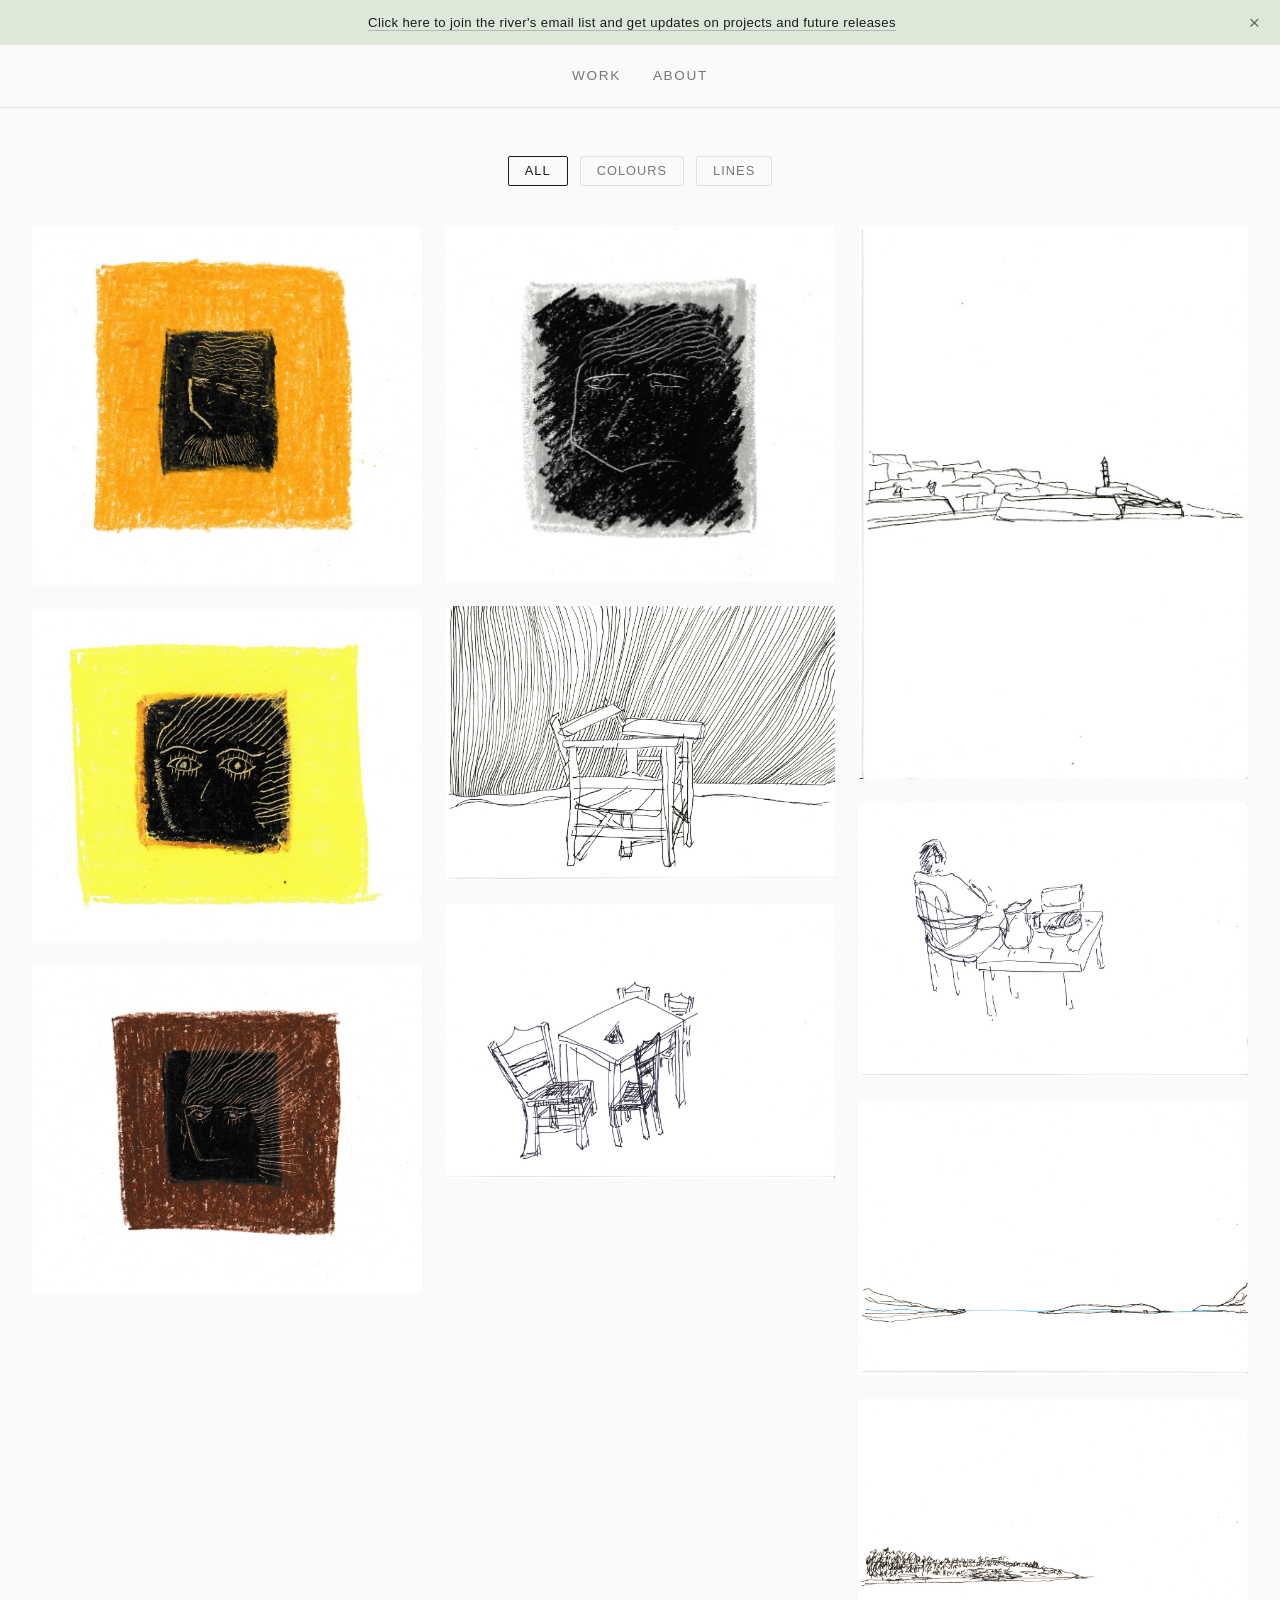
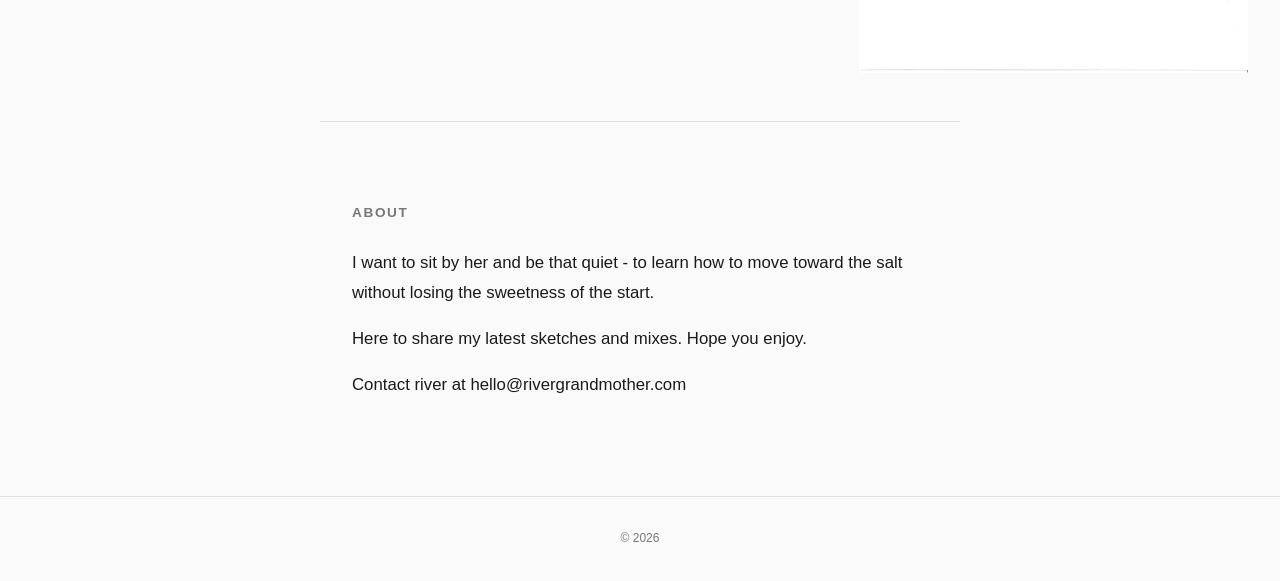
==== index.html @ 65483640 "Update index.html with latest changes" ====
<!DOCTYPE html>
<html lang="en">
<head>
  <meta charset="UTF-8">
  <meta name="viewport" content="width=device-width, initial-scale=1.0">
  <title>Portfolio</title>
  <link rel="stylesheet" href="style.css">
</head>
<body>

  <div class="banner" id="banner">
    <a href="https://forms.gle/9ZhHWVUtGJQ9tdm28" target="_blank" rel="noopener">
      Click here to join the river's email list and get updates on projects and future releases
    </a>
    <button class="banner-close" id="banner-close" aria-label="Close">&times;</button>
  </div>

  <header>
    <nav>
      <a href="#gallery" class="nav-link">Work</a>
      <a href="#about" class="nav-link">About</a>
    </nav>
  </header>

  <main>
    <section id="gallery">
      <div class="gallery-grid" id="gallery-grid">
        <!-- Artwork cards are injected from artworks.js -->
      </div>
    </section>

    <section id="about">
      <div class="about-content">
        <div class="about-text">
          <h2>About</h2>
          <p>
            I want to sit by her and be that quiet - 
            to learn how to move toward the salt without losing the sweetness of the start.  
            
          </p>
          <p>
            Here to share my latest sketches and mixes. Hope you enjoy.
          </p>
          <p>
            Contact river at hello@rivergrandmother.com
          </p>
        </div>
      </div>
    </section>

  <footer>
    <p>&copy; 2026</p>
  </footer>

  <!-- Lightbox -->
  <div class="lightbox" id="lightbox">
    <button class="lightbox-close" id="lightbox-close" aria-label="Close">&times;</button>
    <button class="lightbox-prev" id="lightbox-prev" aria-label="Previous">&lsaquo;</button>
    <button class="lightbox-next" id="lightbox-next" aria-label="Next">&rsaquo;</button>
    <div class="lightbox-content">
      <img id="lightbox-img" src="" alt="">
      <div class="lightbox-info" id="lightbox-info"></div>
    </div>
  </div>

  <script src="artworks.js"></script>
  <script src="main.js"></script>
</body>
</html>
---- style.css ----
/* ── Reset & Base ── */

*, *::before, *::after {
  margin: 0;
  padding: 0;
  box-sizing: border-box;
}

:root {
  --bg: #fafafa;
  --text: #1a1a1a;
  --text-light: #777;
  --border: #e0e0e0;
  --card-bg: #fff;
  --font: "Helvetica Neue", Helvetica, Arial, sans-serif;
}

html {
  scroll-behavior: smooth;
}

body {
  font-family: var(--font);
  color: var(--text);
  background: var(--bg);
  line-height: 1.6;
  -webkit-font-smoothing: antialiased;
}

/* ── Banner ── */

.banner {
  background: #dce8d8;
  color: var(--text);
  text-align: center;
  padding: 0.75rem 2.5rem 0.75rem 1.5rem;
  font-size: 0.82rem;
  letter-spacing: 0.03em;
  position: relative;
}

.banner a {
  color: var(--text);
  text-decoration: none;
  border-bottom: 1px solid rgba(0, 0, 0, 0.2);
  transition: border-color 0.2s;
}

.banner a:hover {
  border-color: var(--text);
}

.banner-close {
  position: absolute;
  right: 1rem;
  top: 50%;
  transform: translateY(-50%);
  background: none;
  border: none;
  color: var(--text);
  font-size: 1.2rem;
  cursor: pointer;
  opacity: 0.6;
  transition: opacity 0.2s;
  padding: 0.25rem;
}

.banner-close:hover {
  opacity: 1;
}

.banner.hidden {
  display: none;
}

/* ── Header / Nav ── */

header {
  position: sticky;
  top: 0;
  z-index: 100;
  background: var(--bg);
  border-bottom: 1px solid var(--border);
}

nav {
  max-width: 1400px;
  margin: 0 auto;
  padding: 1.25rem 2rem;
  display: flex;
  gap: 2rem;
  justify-content: center;
}

.nav-link {
  text-decoration: none;
  color: var(--text-light);
  font-size: 0.85rem;
  letter-spacing: 0.12em;
  text-transform: uppercase;
  transition: color 0.2s;
}

.nav-link:hover {
  color: var(--text);
}

/* ── Gallery ── */

#gallery {
  max-width: 1400px;
  margin: 0 auto;
  padding: 3rem 2rem;
}

.gallery-grid {
  columns: 3 320px;
  column-gap: 1.5rem;
}

.artwork-card {
  break-inside: avoid;
  margin-bottom: 1.5rem;
  cursor: pointer;
  position: relative;
  overflow: hidden;
}

.artwork-card img {
  width: 100%;
  display: block;
  border-radius: 2px;
  transition: transform 0.4s ease, opacity 0.3s ease;
}

.artwork-card:hover img {
  transform: scale(1.02);
}

.artwork-card .card-overlay {
  position: absolute;
  bottom: 0;
  left: 0;
  right: 0;
  padding: 1.5rem 1rem 1rem;
  background: linear-gradient(transparent, rgba(0, 0, 0, 0.55));
  color: #fff;
  opacity: 0;
  transition: opacity 0.3s ease;
  pointer-events: none;
}

.artwork-card:hover .card-overlay {
  opacity: 1;
}

.card-overlay .card-title {
  font-size: 0.95rem;
  font-weight: 500;
  margin-bottom: 0.2rem;
}

.card-overlay .card-meta {
  font-size: 0.75rem;
  opacity: 0.85;
}

/* ── Category filter ── */

.filter-bar {
  display: flex;
  gap: 0.75rem;
  flex-wrap: wrap;
  justify-content: center;
  margin-bottom: 2.5rem;
}

.filter-btn {
  background: none;
  border: 1px solid var(--border);
  padding: 0.4rem 1rem;
  font-size: 0.8rem;
  letter-spacing: 0.08em;
  text-transform: uppercase;
  cursor: pointer;
  border-radius: 2px;
  color: var(--text-light);
  transition: all 0.2s;
  font-family: var(--font);
}

.filter-btn:hover,
.filter-btn.active {
  color: var(--text);
  border-color: var(--text);
}

/* ── About ── */

#about {
  max-width: 640px;
  margin: 0 auto;
  padding: 5rem 2rem;
  border-top: 1px solid var(--border);
}

#about h2 {
  font-size: 0.85rem;
  text-transform: uppercase;
  letter-spacing: 0.12em;
  color: var(--text-light);
  margin-bottom: 1.5rem;
}

.about-text p {
  font-size: 1.05rem;
  color: var(--text);
  margin-bottom: 1rem;
  line-height: 1.8;
}

/* ── Contact ── */

#contact {
  max-width: 640px;
  margin: 0 auto;
  padding: 4rem 2rem 5rem;
  text-align: center;
  border-top: 1px solid var(--border);
}

#contact h2 {
  font-size: 0.85rem;
  text-transform: uppercase;
  letter-spacing: 0.12em;
  color: var(--text-light);
  margin-bottom: 1.5rem;
}

.contact-links {
  display: flex;
  gap: 2rem;
  justify-content: center;
}

.contact-links a {
  color: var(--text);
  text-decoration: none;
  font-size: 0.95rem;
  padding-bottom: 2px;
  border-bottom: 1px solid var(--border);
  transition: border-color 0.2s;
}

.contact-links a:hover {
  border-color: var(--text);
}

/* ── Footer ── */

footer {
  text-align: center;
  padding: 2rem;
  font-size: 0.75rem;
  color: var(--text-light);
  border-top: 1px solid var(--border);
}

/* ── Lightbox ── */

.lightbox {
  display: none;
  position: fixed;
  inset: 0;
  z-index: 1000;
  background: rgba(0, 0, 0, 0.92);
  align-items: center;
  justify-content: center;
  flex-direction: column;
  animation: fadeIn 0.25s ease;
}

.lightbox.open {
  display: flex;
}

@keyframes fadeIn {
  from { opacity: 0; }
  to { opacity: 1; }
}

.lightbox-content {
  max-width: 90vw;
  max-height: 85vh;
  display: flex;
  flex-direction: column;
  align-items: center;
}

.lightbox-content img {
  max-width: 100%;
  max-height: 78vh;
  object-fit: contain;
  border-radius: 2px;
}

.lightbox-info {
  color: #ccc;
  text-align: center;
  margin-top: 1rem;
  font-size: 0.9rem;
  line-height: 1.5;
}

.lightbox-info .lb-title {
  color: #fff;
  font-weight: 500;
  margin-bottom: 0.25rem;
}

.lightbox-info .lb-meta {
  font-size: 0.8rem;
  color: #999;
}

.lightbox-close,
.lightbox-prev,
.lightbox-next {
  position: absolute;
  background: none;
  border: none;
  color: #fff;
  cursor: pointer;
  font-size: 2rem;
  opacity: 0.6;
  transition: opacity 0.2s;
  padding: 0.5rem;
  z-index: 1001;
}

.lightbox-close:hover,
.lightbox-prev:hover,
.lightbox-next:hover {
  opacity: 1;
}

.lightbox-close {
  top: 1.5rem;
  right: 1.5rem;
  font-size: 2.5rem;
}

.lightbox-prev {
  left: 1.5rem;
  top: 50%;
  transform: translateY(-50%);
  font-size: 3rem;
}

.lightbox-next {
  right: 1.5rem;
  top: 50%;
  transform: translateY(-50%);
  font-size: 3rem;
}

/* ── Responsive ── */

@media (max-width: 768px) {
  nav {
    padding: 1rem 1.5rem;
    gap: 1.5rem;
  }

  #gallery {
    padding: 2rem 1rem;
  }

  .gallery-grid {
    columns: 2 160px;
    column-gap: 0.75rem;
  }

  .artwork-card {
    margin-bottom: 0.75rem;
  }

  .artwork-card .card-overlay {
    opacity: 1;
    background: linear-gradient(transparent, rgba(0, 0, 0, 0.4));
    padding: 1rem 0.75rem 0.75rem;
  }

  #about,
  #contact {
    padding: 3rem 1.5rem;
  }

  .lightbox-prev {
    left: 0.5rem;
  }

  .lightbox-next {
    right: 0.5rem;
  }
}

@media (max-width: 480px) {
  .gallery-grid {
    columns: 1;
  }
}
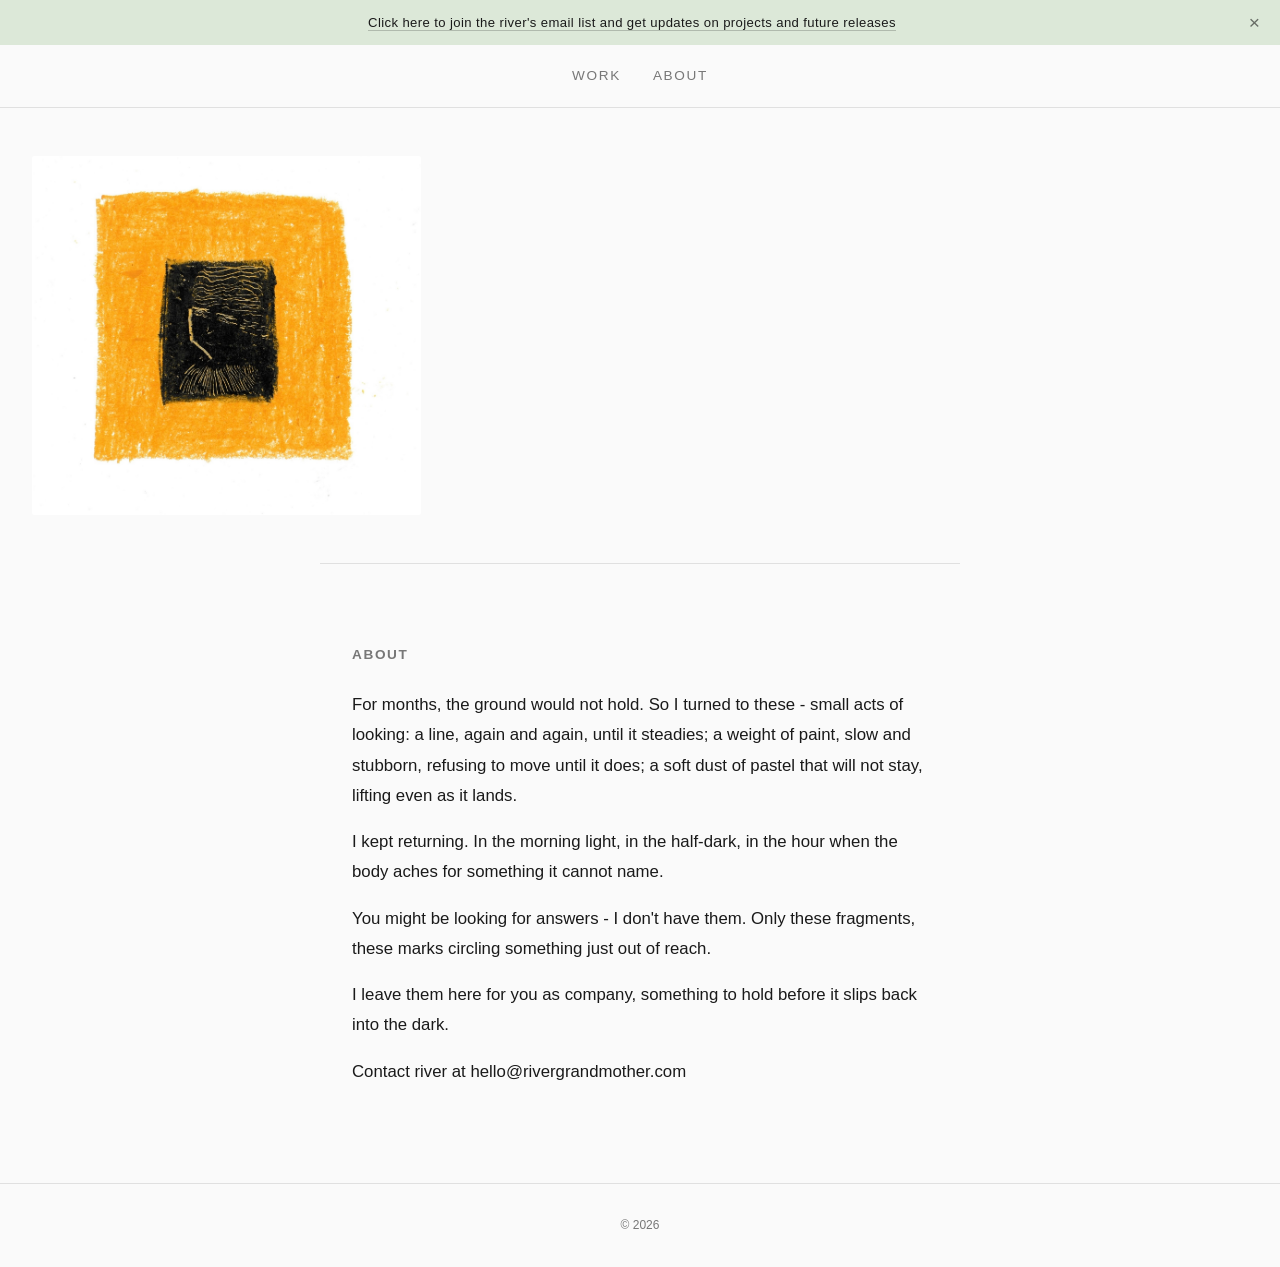
==== commit 93c8f88c: "Update index.html with latest changes" ====
--- a/index.html
+++ b/index.html
@@ -34,12 +34,25 @@
         <div class="about-text">
           <h2>About</h2>
           <p>
-            I want to sit by her and be that quiet - 
-            to learn how to move toward the salt without losing the sweetness of the start.  
-            
+            For months, the ground would not hold. So I turned to these - small acts of looking:
+            a line, again and again, until it steadies;
+            a weight of paint, slow and stubborn,
+            refusing to move until it does;
+            a soft dust of pastel that will not stay,
+            lifting even as it lands.
           </p>
           <p>
-            Here to share my latest sketches and mixes. Hope you enjoy.
+            I kept returning. In the morning light, in the half-dark, in the hour when the body aches for something it cannot name.
+          </p>
+          <p>
+            You might be looking for answers - I don't have them.
+            Only these fragments, these marks
+            circling something just out of reach.
+          </p>
+          <p>
+            I leave them here for you as company,
+            something to hold
+            before it slips back into the dark.
           </p>
           <p>
             Contact river at hello@rivergrandmother.com
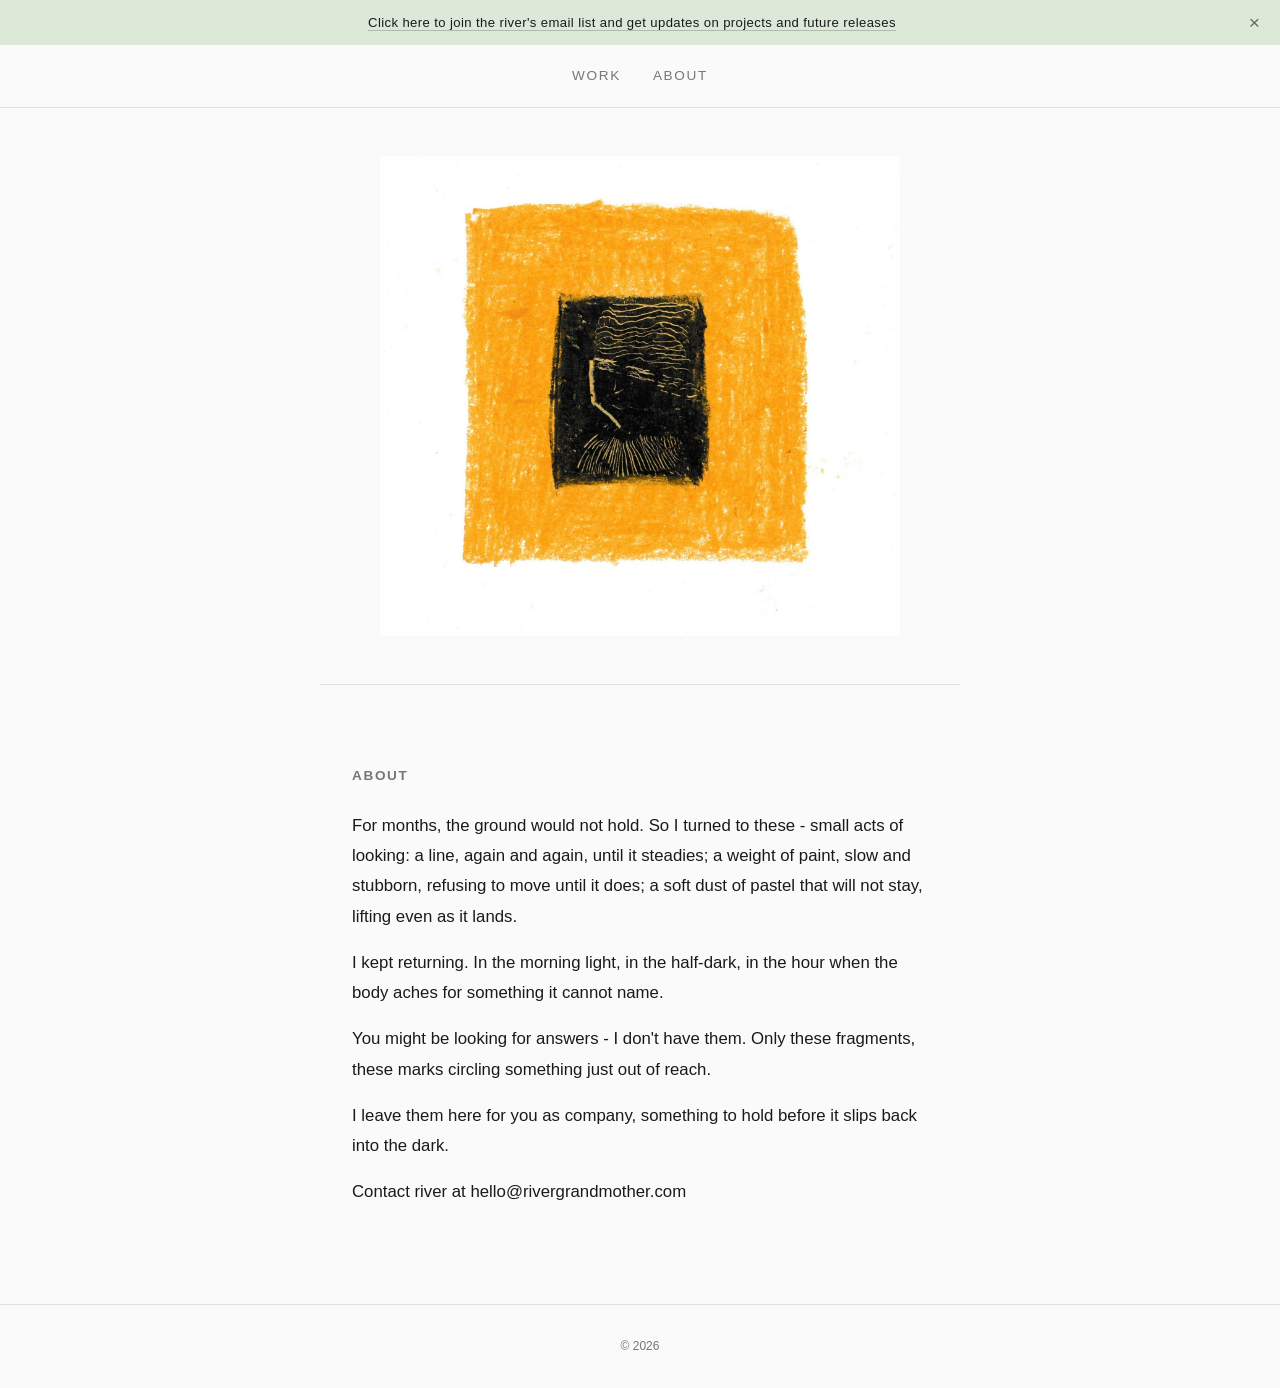
==== commit 3d871d17: "Update styling and functionality for gallery, about, and contact sections" ====
--- a/index.html
+++ b/index.html
@@ -80,4 +80,3 @@
   <script src="main.js"></script>
 </body>
 </html>
-
--- a/style.css
+++ b/style.css
@@ -114,13 +114,13 @@
 }
 
 .gallery-grid {
-  columns: 3 320px;
-  column-gap: 1.5rem;
+  display: grid;
+  grid-template-columns: repeat(3, minmax(0, 1fr));
+  gap: 1.5rem;
+  align-items: start;
 }
 
 .artwork-card {
-  break-inside: avoid;
-  margin-bottom: 1.5rem;
   cursor: pointer;
   position: relative;
   overflow: hidden;
@@ -135,6 +135,13 @@
 
 .artwork-card:hover img {
   transform: scale(1.02);
+}
+
+/* Featured image: larger and centered */
+.artwork-card.featured {
+  grid-column: 1 / -1;
+  justify-self: center;
+  width: min(520px, 90vw);
 }
 
 .artwork-card .card-overlay {
@@ -377,12 +384,13 @@
   }
 
   .gallery-grid {
-    columns: 2 160px;
-    column-gap: 0.75rem;
-  }
-
-  .artwork-card {
-    margin-bottom: 0.75rem;
+    grid-template-columns: repeat(2, minmax(0, 1fr));
+    gap: 0.75rem;
+  }
+
+  .artwork-card.featured {
+    grid-column: 1 / -1;
+    width: min(100%, 700px);
   }
 
   .artwork-card .card-overlay {
@@ -407,6 +415,10 @@
 
 @media (max-width: 480px) {
   .gallery-grid {
-    columns: 1;
-  }
-}
+    grid-template-columns: 1fr;
+  }
+
+  .artwork-card.featured {
+    width: 100%;
+  }
+}
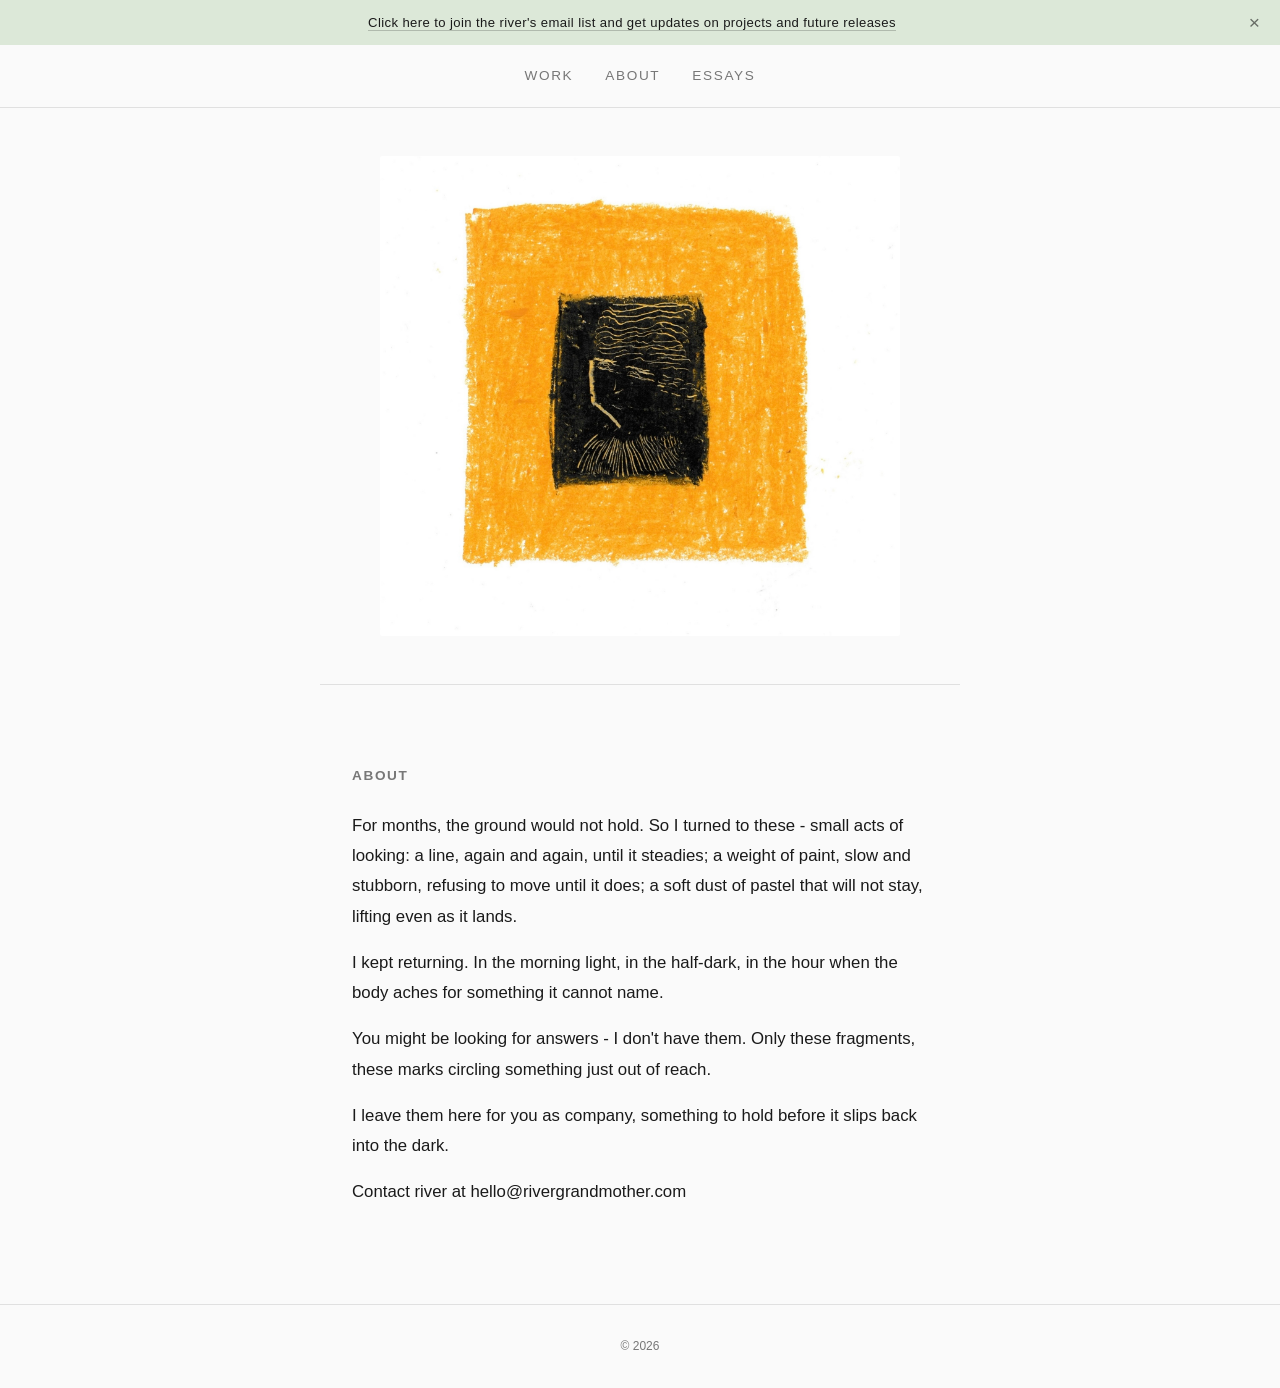
==== commit a4e34f94: "Add Essays link to navigation" ====
--- a/index.html
+++ b/index.html
@@ -19,6 +19,7 @@
     <nav>
       <a href="#gallery" class="nav-link">Work</a>
       <a href="#about" class="nav-link">About</a>
+      <a href="https://essays.rivergrandmother.com/" class="nav-link">Essays</a>
     </nav>
   </header>
 
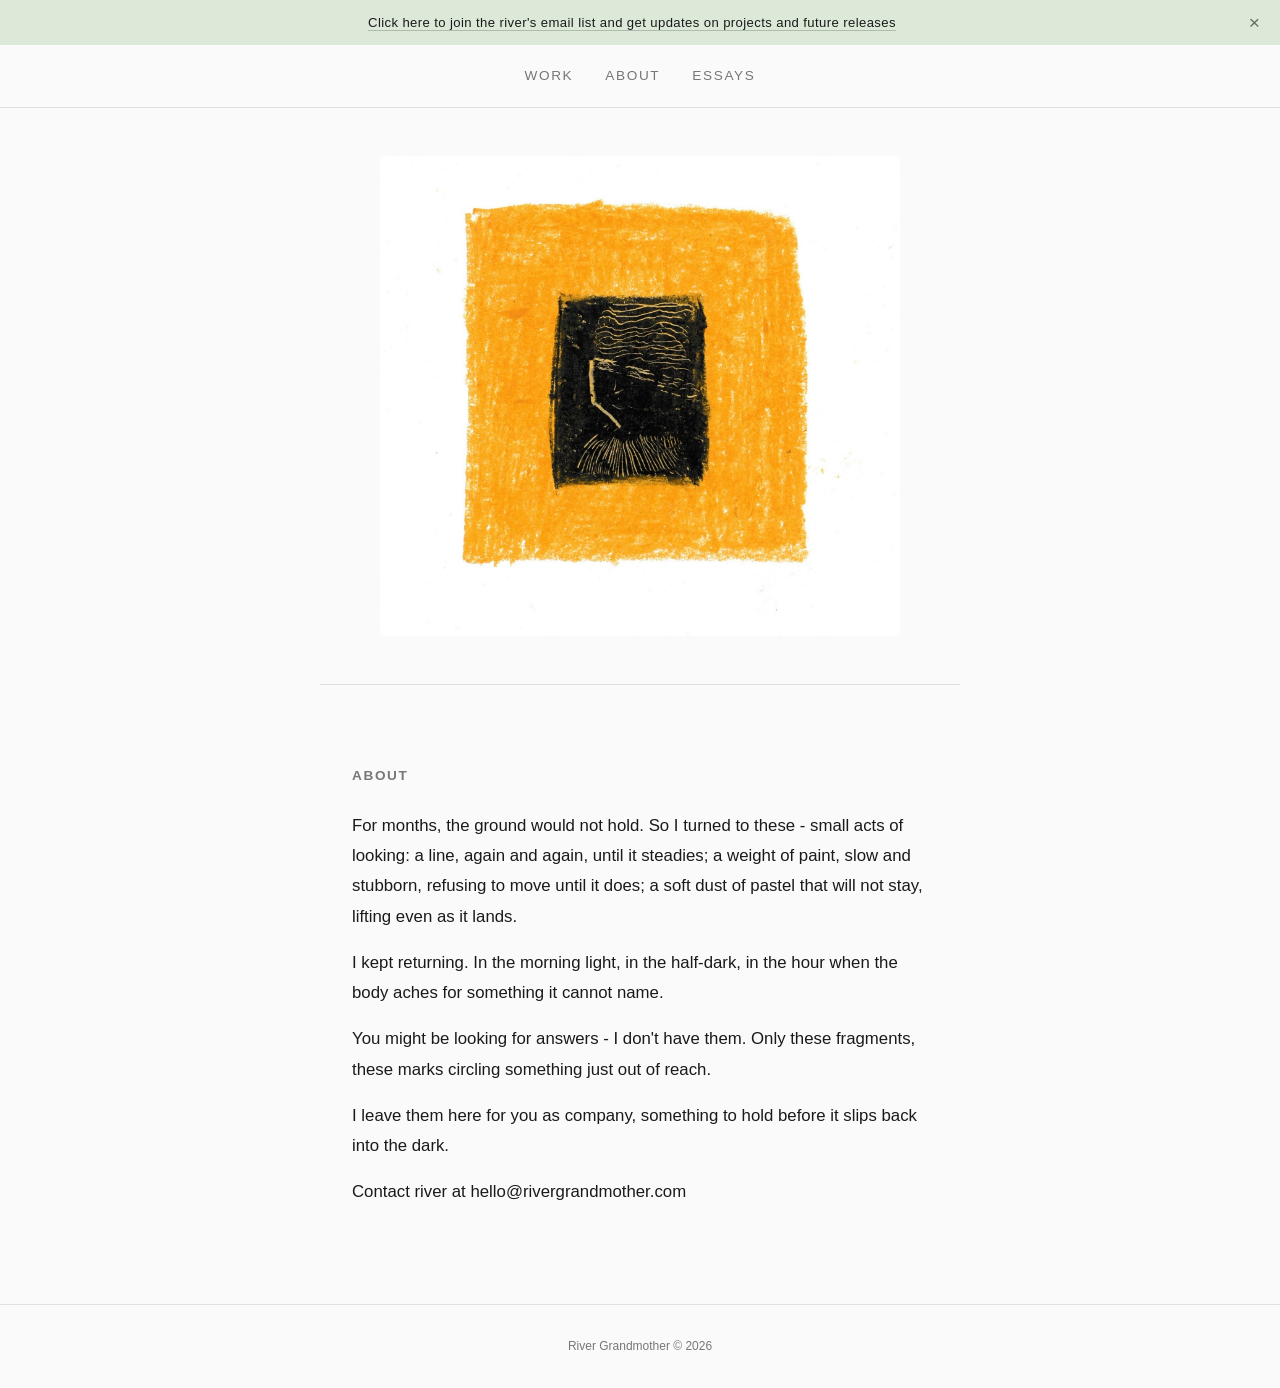
==== commit f1114bd1: "Update footer to use 'River Grandmother © 2026'" ====
--- a/index.html
+++ b/index.html
@@ -63,7 +63,7 @@
     </section>
 
   <footer>
-    <p>&copy; 2026</p>
+    <p>River Grandmother © 2026</p>
   </footer>
 
   <!-- Lightbox -->
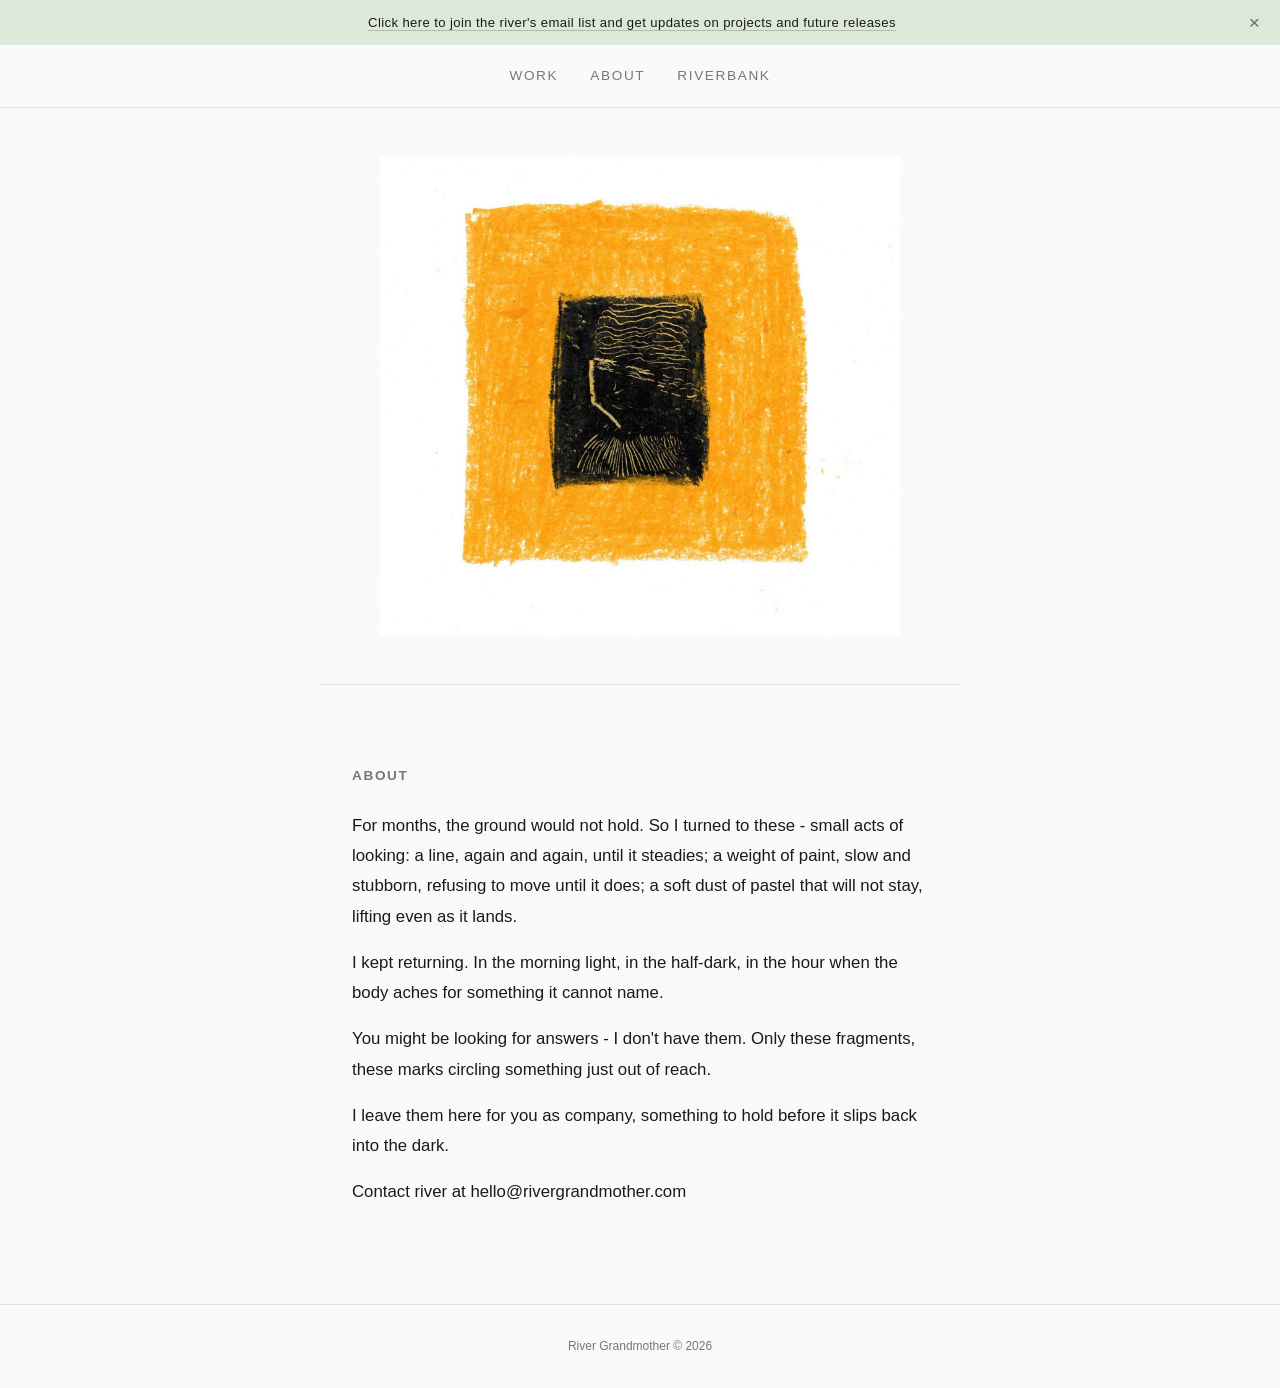
==== commit bafde3b8: "Rename nav link Essays to Riverbank" ====
--- a/index.html
+++ b/index.html
@@ -19,7 +19,7 @@
     <nav>
       <a href="#gallery" class="nav-link">Work</a>
       <a href="#about" class="nav-link">About</a>
-      <a href="https://essays.rivergrandmother.com/" class="nav-link">Essays</a>
+      <a href="https://essays.rivergrandmother.com/" class="nav-link">Riverbank</a>
     </nav>
   </header>
 
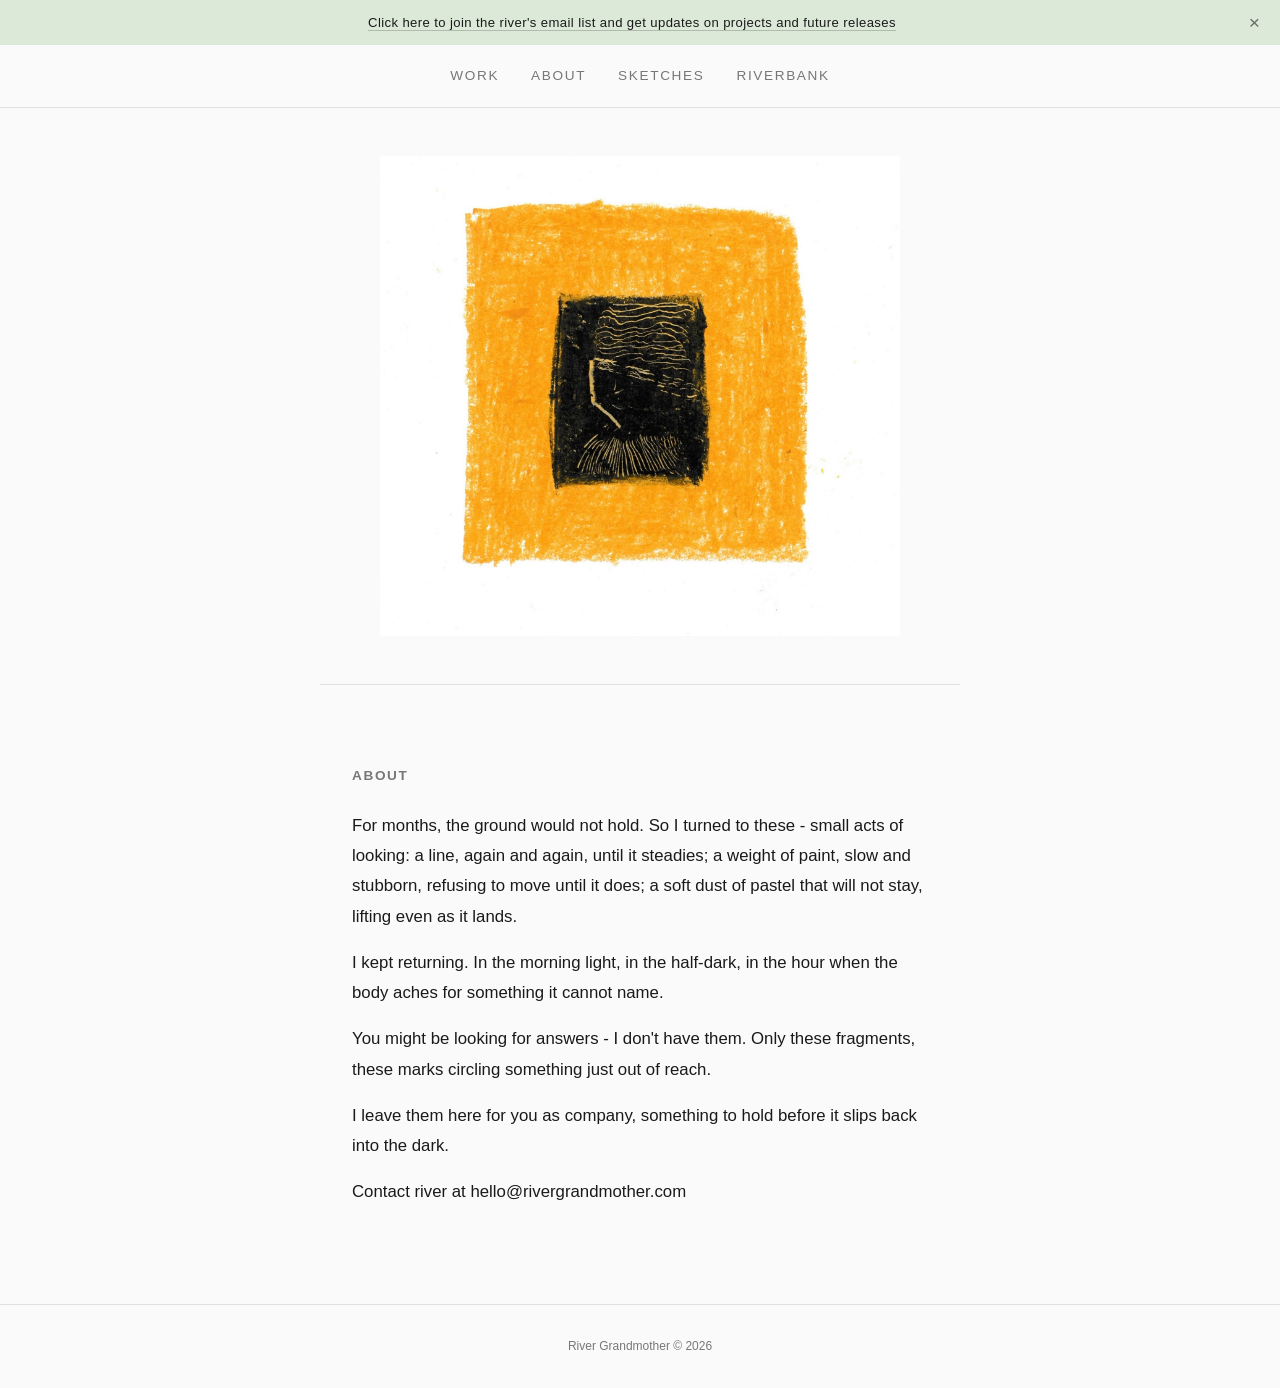
==== commit b313a8be: "Add sketches page with image viewer, reorganize nav, add sketch folders" ====
--- a/index.html
+++ b/index.html
@@ -19,6 +19,7 @@
     <nav>
       <a href="#gallery" class="nav-link">Work</a>
       <a href="#about" class="nav-link">About</a>
+      <a href="sketches.html" class="nav-link">Sketches</a>
       <a href="https://essays.rivergrandmother.com/" class="nav-link">Riverbank</a>
     </nav>
   </header>
--- a/style.css
+++ b/style.css
@@ -170,6 +170,87 @@
 .card-overlay .card-meta {
   font-size: 0.75rem;
   opacity: 0.85;
+}
+
+/* ── Sketches Viewer ── */
+
+#sketches {
+  max-width: 1400px;
+  margin: 0 auto;
+  padding: 3rem 2rem;
+  border-top: 1px solid var(--border);
+}
+
+.sketches-viewer {
+  display: flex;
+  align-items: center;
+  justify-content: center;
+  gap: 1rem;
+}
+
+.viewer-stage {
+  flex: 1;
+  max-width: 900px;
+  text-align: center;
+}
+
+.viewer-stage img {
+  max-width: 100%;
+  max-height: 70vh;
+  object-fit: contain;
+  display: block;
+  margin: 0 auto;
+  border-radius: 2px;
+  transition: opacity 0.25s ease;
+}
+
+.viewer-info {
+  margin-top: 0.75rem;
+  font-size: 0.85rem;
+  color: var(--text-light);
+  letter-spacing: 0.02em;
+}
+
+.viewer-btn {
+  flex-shrink: 0;
+  background: none;
+  border: 1px solid var(--border);
+  color: var(--text);
+  font-size: 2rem;
+  cursor: pointer;
+  padding: 0.4rem 0.8rem;
+  border-radius: 2px;
+  transition: all 0.2s;
+  font-family: var(--font);
+  line-height: 1;
+}
+
+.viewer-btn:hover {
+  border-color: var(--text);
+}
+
+.viewer-dots {
+  display: flex;
+  justify-content: center;
+  gap: 0.5rem;
+  margin-top: 1.5rem;
+}
+
+.dot {
+  width: 7px;
+  height: 7px;
+  border-radius: 50%;
+  background: var(--border);
+  cursor: pointer;
+  transition: background 0.2s;
+}
+
+.dot.active {
+  background: var(--text);
+}
+
+.dot:hover {
+  background: var(--text-light);
 }
 
 /* ── Category filter ── */
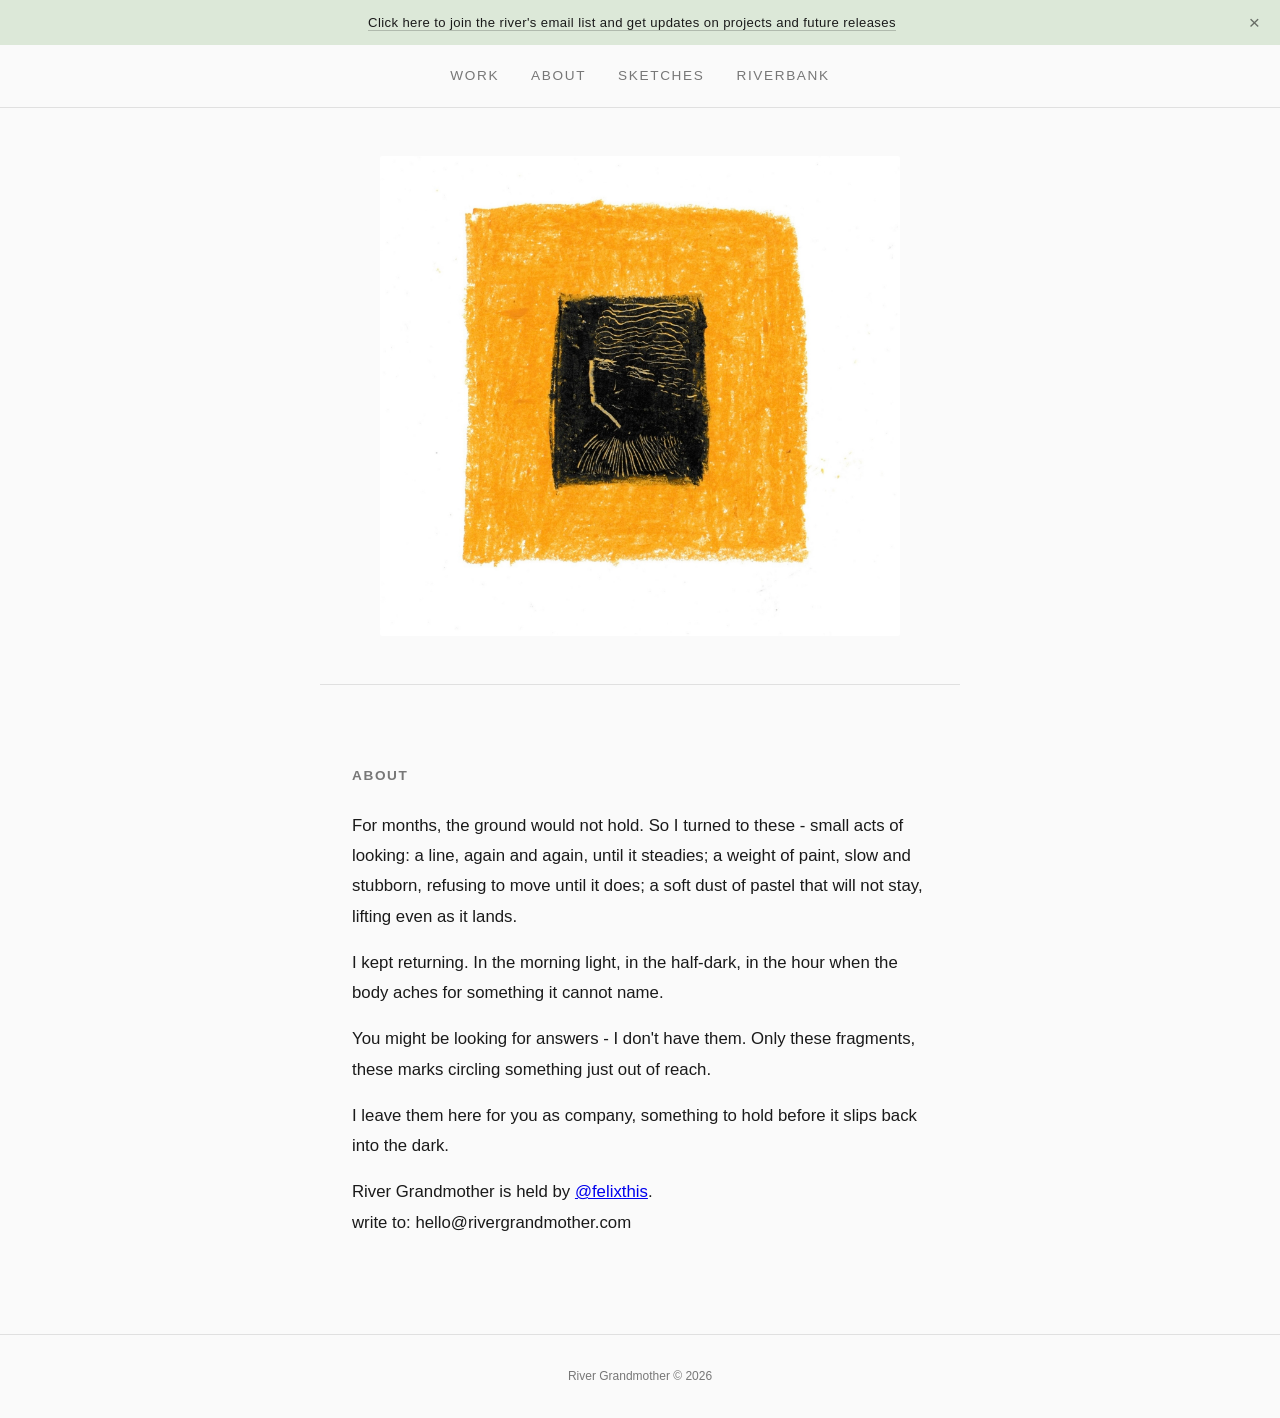
==== commit 9ff5a5f4: "Link @felixthis to Instagram" ====
--- a/index.html
+++ b/index.html
@@ -57,7 +57,9 @@
             before it slips back into the dark.
           </p>
           <p>
-            Contact river at hello@rivergrandmother.com
+            River Grandmother is held by <a href="https://instagram.com/felixthis" target="_blank" rel="noopener">@felixthis</a>. 
+            <br>
+            write to: hello@rivergrandmother.com
           </p>
         </div>
       </div>
